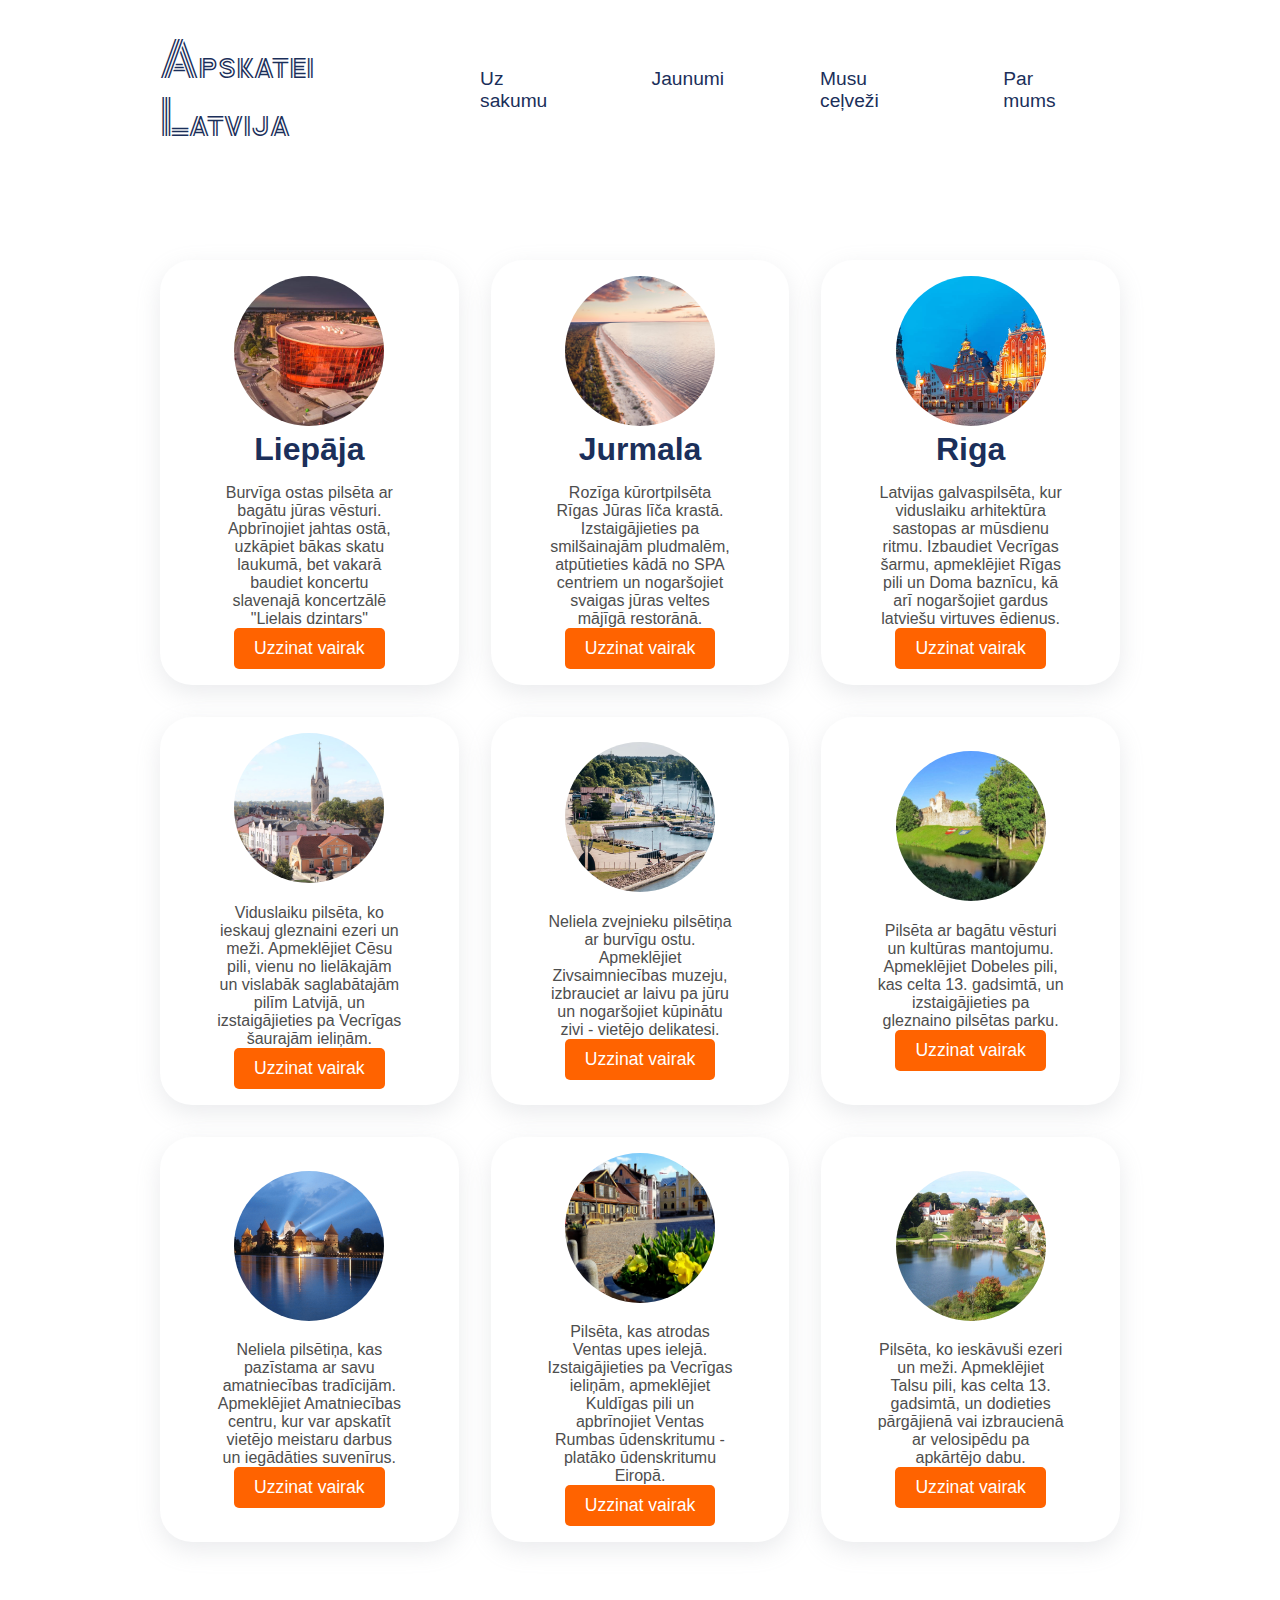
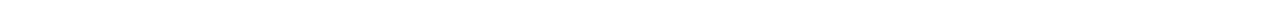
==== eks.html @ 4aa6ef50 "add guides section, add tour section" ====
<!DOCTYPE html>
<html lang="en">
<head>
    <link rel="stylesheet" href="assets/style.css"/>
    <meta charset="UTF-8">
    <meta name="viewport" content="width=device-width, initial-scale=1.0">
    <title>Ekskursijas</title>
</head>
<body>
    <div class="container">
        <nav>
            <div class="nav-container">
                <div class="brand">Apskatei Latvija</div>
                <div class="responsive-toggle">
                    <i class="fas fa-bars"></i>
                </div>
            </div>
            <div class="links">
                <ul>
                    <li><a href="index.html">Uz sakumu</a></li>
                    <li><a href="jaunimi.html">Jaunumi</a></li>
                    <li><a href="guides.html">Musu ceļveži</a></li>
                    <li><a href="Mums.html">Par mums</a></li>
                </ul>
            </div>
        </nav>
        
        <section class="next-eks">
            <div class="content">
                
                <div class="eks-container">
                    
                    <div class="eks">
                        <img src="assets/images/liepaja.jpg" alt="" />
                        <h3 class="title">Liepāja</h3>
                        <p class="subTitle"> Burvīga ostas pilsēta ar bagātu jūras vēsturi. Apbrīnojiet jahtas ostā, uzkāpiet bākas skatu laukumā, bet vakarā baudiet koncertu slavenajā koncertzālē "Lielais dzintars"</p>
                        <button class="orange-button">Uzzinat vairak</button>
                    </div>
                    <div class="eks">
                        <img src="assets/images/jurmala.jpg" alt="" />
                        <h3 class="title">Jurmala</h3>
                        <p class="subTitle"> Rozīga kūrortpilsēta Rīgas Jūras līča krastā. Izstaigājieties pa smilšainajām pludmalēm, atpūtieties kādā no SPA centriem un nogaršojiet svaigas jūras veltes mājīgā restorānā.</p>
                        <button class="orange-button">Uzzinat vairak</button>
                    </div>
                    <div class="eks">
                        <img src="assets/images/riga.jpg" alt="" />
                        <h3 class="title">Riga</h3>
                        <p class="subTitle"> Latvijas galvaspilsēta, kur viduslaiku arhitektūra sastopas ar mūsdienu ritmu. Izbaudiet Vecrīgas šarmu, apmeklējiet Rīgas pili un Doma baznīcu, kā arī nogaršojiet gardus latviešu virtuves ēdienus.</p>
                        <button class="orange-button">Uzzinat vairak</button>
                    </div>
                    <div class="eks">
                        <img src="assets/images/cesis.png" alt="" />
                        <h3 class="title"></h3>
                        <p class="subTitle">Viduslaiku pilsēta, ko ieskauj gleznaini ezeri un meži. Apmeklējiet Cēsu pili, vienu no lielākajām un vislabāk saglabātajām pilīm Latvijā, un izstaigājieties pa Vecrīgas šaurajām ieliņām.</p>
                        <button class="orange-button">Uzzinat vairak</button>
                    </div>
                    <div class="eks">
                        <img src="assets/images/pavilosta.jpg" alt="" />
                        <h3 class="title"> </h3>
                        <p class="subTitle">Neliela zvejnieku pilsētiņa ar burvīgu ostu. Apmeklējiet Zivsaimniecības muzeju, izbrauciet ar laivu pa jūru un nogaršojiet kūpinātu zivi - vietējo delikatesi.</p>
                        <button class="orange-button">Uzzinat vairak</button>
                    </div>
                    <div class="eks">
                        <img src="assets/images/dobele.png" alt="" />
                        <h3 class="title"></h3>
                        <p class="subTitle">Pilsēta ar bagātu vēsturi un kultūras mantojumu. Apmeklējiet Dobeles pili, kas celta 13. gadsimtā, un izstaigājieties pa gleznaino pilsētas parku.</p>
                        <button class="orange-button">Uzzinat vairak</button>
                    </div>
                    <div class="eks">
                      <img src="assets/images/kandava.png" alt="" />
                      <h3 class="title"></h3>
                      <p class="subTitle">Neliela pilsētiņa, kas pazīstama ar savu amatniecības tradīcijām. Apmeklējiet Amatniecības centru, kur var apskatīt vietējo meistaru darbus un iegādāties suvenīrus.</p>
                      <button class="orange-button">Uzzinat vairak</button>
                  </div>
                  <div class="eks">
                      <img src="assets/images/kuldiga.png" alt="" />
                      <h3 class="title"> </h3>
                      <p class="subTitle">Pilsēta, kas atrodas Ventas upes ielejā. Izstaigājieties pa Vecrīgas ieliņām, apmeklējiet Kuldīgas pili un apbrīnojiet Ventas Rumbas ūdenskritumu - platāko ūdenskritumu Eiropā.</p>
                      <button class="orange-button">Uzzinat vairak</button>
                  </div>
                  <div class="eks">
                      <img src="assets/images/talsi.png" alt="" />
                      <h3 class="title"></h3>
                      <p class="subTitle">Pilsēta, ko ieskāvuši ezeri un meži. Apmeklējiet Talsu pili, kas celta 13. gadsimtā, un dodieties pārgājienā vai izbraucienā ar velosipēdu pa apkārtējo dabu.</p>
                      <button class="orange-button">Uzzinat vairak</button>
                  </div>
                </div>
            </div>
        </section>
    </div>
</body>
</html>
---- assets/style.css ----
@import url("https://fonts.googleapis.com/css2?family=Roboto:wght@100;300;400;500;700;900&display=swap");
@import url("https://fonts.googleapis.com/css2?family=Zen+Tokyo+Zoo&display=swap");
html {
  scroll-behavior: smooth;
}

html::-webkit-scrollbar {
  background-color: transparent;
  width: 0.6rem;
}

html::-webkit-scrollbar-thumb {
  background-color: #f07167;
}

body {
  margin: 0;
  padding: 0;
  -webkit-box-sizing: border-box;
          box-sizing: border-box;
  background-image: url("assets/images/Decore.png");
  background-repeat: no-repeat;
  background-position: top 0 right 0;
  font-family: "Poppins", sans-serif;
  color: #1b2f5a;
}

h1,
h2,
h3,
h4,
h5,
h6,
a,
ul,
li,
p,
span,
button {
  margin: 0;
  padding: 0;
  text-decoration: none;
}

button {
  padding: 1.2rem 1.5rem;
  border-radius: 0.5rem;
  color: white;
  border: none;
  background-color: #ff9f1c;
  font-size: 1.1rem;
}

.scrollToTop {
  display: none;
  height: 3.5rem;
  width: 3.5rem;
  border-radius: 4rem;
  background-color: #f07167;
  position: fixed;
  bottom: 2rem;
  right: 2rem;
  z-index: 2;
  cursor: pointer;
}

.scrollToTop i {
  display: -webkit-box;
  display: -ms-flexbox;
  display: flex;
  -webkit-box-pack: center;
      -ms-flex-pack: center;
          justify-content: center;
  -webkit-box-align: center;
      -ms-flex-align: center;
          align-items: center;
  height: 90%;
  font-size: 1.8rem;
  color: white;
}

.container {
  margin: 0 10rem;
}

nav {
  padding: 2rem 0;
  display: -webkit-box;
  display: -ms-flexbox;
  display: flex;
  -webkit-box-pack: justify;
      -ms-flex-pack: justify;
          justify-content: space-between;
  -webkit-box-align: center;
      -ms-flex-align: center;
          align-items: center;
}

nav .nav-container {
  display: -webkit-box;
  display: -ms-flexbox;
  display: flex;
  -webkit-box-pack: justify;
      -ms-flex-pack: justify;
          justify-content: space-between;
}

nav .nav-container .brand {
  color: #1b2f5a;
  font-size: 3rem;
  font-family: "Zen Tokyo Zoo", cursive;
}

nav .nav-container .responsive-toggle {
  display: none;
}

nav .links ul {
  list-style: none;
  display: -webkit-box;
  display: -ms-flexbox;
  display: flex;
}

nav .links ul li {
  margin: 0 3rem;
}

nav .links ul li a {
  color: #1b2f5a;
  font-size: 1.2rem;
}

.starter {
  display: -webkit-box;
  display: -ms-flexbox;
  display: flex;
}

.starter .content {
  margin: 4rem 0 0 0;
}

.starter .content .subTitle {
  color: #f07167;
  font-weight: bold;
  text-transform: uppercase;
  margin-bottom: 1rem;
}

.starter .content .title {
  font-size: 3.3rem;
  text-transform: capitalize;
  margin-bottom: 1rem;
}

.starter .content .title span {
  background-image: url("assets/Decore Text.png");
  background-size: 120%;
  background-repeat: no-repeat;
  background-position: bottom 5px left 0;
}

.starter .content .description {
  font-size: 1.1rem;
  letter-spacing: 0.15rem;
  margin-bottom: 1rem;
}

.starter .content .last {
  display: -webkit-box;
  display: -ms-flexbox;
  display: flex;
  -webkit-box-align: center;
      -ms-flex-align: center;
          align-items: center;
}

.starter .content .last .play {
  margin: 2rem 0 2rem 2rem;
  display: -webkit-box;
  display: -ms-flexbox;
  display: flex;
  -webkit-box-align: center;
      -ms-flex-align: center;
          align-items: center;
}

.starter .content .last .play button {
  border-radius: 100%;
  padding: 1rem;
  display: -webkit-box;
  display: -ms-flexbox;
  display: flex;
  -webkit-box-pack: center;
      -ms-flex-pack: center;
          justify-content: center;
  -webkit-box-align: center;
      -ms-flex-align: center;
          align-items: center;
  margin-right: 1rem;
  background-color: #f94144;
  -webkit-box-shadow: #f941443d 0px 10px 20px, #f9414449 0px 6px 6px;
          box-shadow: #f941443d 0px 10px 20px, #f9414449 0px 6px 6px;
}

.starter .content .last .play button i {
  font-size: 0.8rem;
}

.starter .content .last .play span {
  font-size: 1rem;
}

.starter .image img {
  height: 33rem;
}

.services {
  margin: 5rem 0;
  display: -webkit-box;
  display: -ms-flexbox;
  display: flex;
  -webkit-box-pack: center;
      -ms-flex-pack: center;
          justify-content: center;
  -webkit-box-align: center;
      -ms-flex-align: center;
          align-items: center;
  -webkit-box-orient: vertical;
  -webkit-box-direction: normal;
      -ms-flex-direction: column;
          flex-direction: column;
}

.services .title {
  font-size: 2rem;
}

.services .cards {
  display: -webkit-box;
  display: -ms-flexbox;
  display: flex;
  -webkit-box-pack: justify;
      -ms-flex-pack: justify;
          justify-content: space-between;
  gap: 4rem;
  margin-top: 2rem;
}

.services .cards .card {
  height: 12rem;
  padding: 3rem 1rem;
  display: -webkit-box;
  display: -ms-flexbox;
  display: flex;
  -webkit-box-align: center;
      -ms-flex-align: center;
          align-items: center;
  -webkit-box-orient: vertical;
  -webkit-box-direction: normal;
      -ms-flex-direction: column;
          flex-direction: column;
  -webkit-box-shadow: rgba(0, 0, 0, 0.24) 0px 3px 8px;
          box-shadow: rgba(0, 0, 0, 0.24) 0px 3px 8px;
  border-radius: 1rem;
}

.services .cards .card .icon {
  margin-bottom: 1rem;
}

.services .cards .card .title {
  margin-bottom: 1rem;
  font-size: 1.4rem;
}

.services .cards .card p {
  text-align: center;
}

.destination {
  margin: 5rem 0;
  display: -webkit-box;
  display: -ms-flexbox;
  display: flex;
  -webkit-box-orient: vertical;
  -webkit-box-direction: normal;
      -ms-flex-direction: column;
          flex-direction: column;
  -webkit-box-pack: center;
      -ms-flex-pack: center;
          justify-content: center;
  -webkit-box-align: center;
      -ms-flex-align: center;
          align-items: center;
}

.destination .title {
  font-size: 2rem;
  margin-bottom: 2rem;
}

.destination .cards {
  display: -webkit-box;
  display: -ms-flexbox;
  display: flex;
  gap: 4rem;
}

.destination .cards .image img {
  height: 18rem;
  width: 18rem;
}

.destination .cards .content {
  display: -webkit-box;
  display: -ms-flexbox;
  display: flex;
  -webkit-box-pack: justify;
      -ms-flex-pack: justify;
          justify-content: space-between;
  margin: 0.5rem 0;
}

.destination .cards .time {
  display: -webkit-box;
  display: -ms-flexbox;
  display: flex;
}

.destination .cards .time i {
  margin-right: 1rem;
}

.next-trip {
  margin: 5rem 0;
  display: -webkit-box;
  display: -ms-flexbox;
  display: flex;
  -webkit-box-pack: center;
      -ms-flex-pack: center;
          justify-content: center;
  gap: 10rem;
}

.next-trip .content .title {
  font-size: 2rem;
  margin: 0.3rem 0 1rem 0;
}

.next-trip .content .steps .step {
  display: flex;
  /* justify-content: center; */
  align-items: center;
  margin-bottom: 1rem;
  gap: 1rem;
}

.next-trip .content .steps .step .text .title {
  font-size: 1.2rem;
    
}

.next-trip .content .steps .step .text p {
  width: 70%;
}

.next-trip .content .steps .step .icon {
  display: -webkit-box;
  display: -ms-flexbox;
  display: flex;
  -webkit-box-pack: center;
      -ms-flex-pack: center;
          justify-content: center;
  -webkit-box-align: center;
      -ms-flex-align: center;
          align-items: center;
}

.next-trip .content .steps .step .icon img {
  height: 3rem;
}



.next-trip .trip {
  display: -webkit-box;
  display: -ms-flexbox;
  display: flex;
  -webkit-box-pack: center;
      -ms-flex-pack: center;
          justify-content: center;
  -webkit-box-orient: vertical;
  -webkit-box-direction: normal;
      -ms-flex-direction: column;
          flex-direction: column;
  -webkit-box-shadow: rgba(149, 157, 165, 0.2) 0px 8px 24px;
          box-shadow: rgba(149, 157, 165, 0.2) 0px 8px 24px;
  border-radius: 2rem;
  padding: 1rem;
}

.next-trip .trip .title {
  margin: 0.5rem;
}

.next-trip .trip .subTitle {
  margin: 0 0.5rem;
  color: #4e4e4e;
}

.next-trip .trip .icons {
  margin: 1rem 0;
  display: -webkit-box;
  display: -ms-flexbox;
  display: flex;
}

.next-trip .trip .icons .icon {
  margin: 0 0 0 0.5rem;
  background-color: #e0e0e0;
  height: 2.5rem;
  width: 2.5rem;
  display: -webkit-box;
  display: -ms-flexbox;
  display: flex;
  -webkit-box-pack: center;
      -ms-flex-pack: center;
          justify-content: center;
  -webkit-box-align: center;
      -ms-flex-align: center;
          align-items: center;
  border-radius: 3rem;
}

.next-trip .trip .like {
  display: -webkit-box;
  display: -ms-flexbox;
  display: flex;
  -webkit-box-pack: justify;
      -ms-flex-pack: justify;
          justify-content: space-between;
  margin: 0.5rem 1rem;
  color: #4e4e4e;
}

.testimonials {
  display: -ms-grid;
  display: grid;
  /* -ms-grid-columns: (1fr)[2]; */
      grid-template-columns: repeat(2, 1fr);
  margin: 3rem;
  gap: 10rem;
}

.testimonials .content {
  display: -webkit-box;
  display: -ms-flexbox;
  display: flex;
  -webkit-box-pack: center;
      -ms-flex-pack: center;
          justify-content: center;
  -webkit-box-orient: vertical;
  -webkit-box-direction: normal;
      -ms-flex-direction: column;
          flex-direction: column;
}

.testimonials .content .title {
  font-size: 2rem;
}

.testimonials .content .subTitle {
  font-size: 1.3rem;
  text-transform: uppercase;
}

.testimonials .review {
  -webkit-box-shadow: rgba(149, 157, 165, 0.2) 0px 8px 24px;
          box-shadow: rgba(149, 157, 165, 0.2) 0px 8px 24px;
  height: 9rem;
  width: 20rem;
  border-radius: 2rem;
  padding: 3rem;
}

.testimonials .review p {
  line-height: 1.4rem;
  letter-spacing: 0.1rem;
  margin-bottom: 1rem;
}

.testimonials .review h3 {
  margin-bottom: 0.3rem;
}

.testimonials .review h4 {
  font-weight: 100;
}

.brands {
  display: -webkit-box;
  display: -ms-flexbox;
  display: flex;
  -webkit-box-pack: center;
      -ms-flex-pack: center;
          justify-content: center;
  -webkit-box-align: center;
      -ms-flex-align: center;
          align-items: center;
}

.brands img {
  margin: 0 2rem;
}

.subscribe {
  height: 25rem;
  display: -webkit-box;
  display: -ms-flexbox;
  display: flex;
  -webkit-box-pack: center;
      -ms-flex-pack: center;
          justify-content: center;
  -webkit-box-align: center;
      -ms-flex-align: center;
          align-items: center;
  -webkit-box-orient: vertical;
  -webkit-box-direction: normal;
      -ms-flex-direction: column;
          flex-direction: column;
  background-image: linear-gradient(-225deg, #b6cee86e 0%, #8578f563 100%);
  border-radius: 5rem 1rem 1rem 1rem;
}

.subscribe .title {
  width: 50%;
  text-align: center;
  margin-bottom: 3rem;
  color: #523f75;
}

.subscribe input {
  border: none;
  width: 20rem;
  border-radius: 0.3rem;
  padding: 1.2rem 2rem;
  margin-right: 1rem;
}

.subscribe input:focus {
  outline: none;
}

.subscribe button {
  background-color: #f07167;
  padding: 1.1rem 3rem;
}

footer {
  margin: 5rem 0;
}

 footer .grid {
  display: -ms-grid;
  display: grid;
  /* -ms-grid-columns: (1fr)[5]; */
      grid-template-columns: repeat(5, 1fr);
} 

footer .grid .brand .logo {
  color: #1b2f5a;
  font-size: 3rem;
  font-family: "Zen Tokyo Zoo", cursive;
}

footer .grid .brand .subTitle {
  width: 80%;
}

footer .grid .social {
  display: -webkit-box;
  display: -ms-flexbox;
  display: flex;
  -webkit-box-orient: vertical;
  -webkit-box-direction: normal;
      -ms-flex-direction: column;
          flex-direction: column;
  -webkit-box-align: center;
      -ms-flex-align: center;
          align-items: center;
  -webkit-box-pack: center;
      -ms-flex-pack: center;
          justify-content: center;
}

footer .grid .social .links {
  display: -webkit-box;
  display: -ms-flexbox;
  display: flex;
  -webkit-box-align: center;
      -ms-flex-align: center;
          align-items: center;
  -webkit-box-pack: center;
      -ms-flex-pack: center;
          justify-content: center;
  margin-bottom: 1.4rem;
}

footer .grid .social .links .link {
  height: 3rem;
  width: 3rem;
  margin: 0 1rem;
  border-radius: 100%;
  -webkit-box-shadow: rgba(0, 0, 0, 0.16) 0px 3px 6px, rgba(0, 0, 0, 0.23) 0px 3px 6px;
          box-shadow: rgba(0, 0, 0, 0.16) 0px 3px 6px, rgba(0, 0, 0, 0.23) 0px 3px 6px;
  display: -webkit-box;
  display: -ms-flexbox;
  display: flex;
  -webkit-box-align: center;
      -ms-flex-align: center;
          align-items: center;
  -webkit-box-pack: center;
      -ms-flex-pack: center;
          justify-content: center;
 
  
}

footer .grid .social .links .link i {
  font-size: 1.3rem;
}

footer .grid .social .app {
  display: -webkit-box;
  display: -ms-flexbox;
  display: flex;
  -webkit-box-pack: center;
      -ms-flex-pack: center;
          justify-content: center;
  -webkit-box-align: center;
      -ms-flex-align: center;
          align-items: center;
  -webkit-box-orient: vertical;
  -webkit-box-direction: normal;
      -ms-flex-direction: column;
          flex-direction: column;
}

footer .grid .social .app .title {
  margin-bottom: 0.7rem;
  font-weight: 500;
}

footer .grid .social .app .links {
  display: -webkit-box;
  display: -ms-flexbox;
  display: flex;
  gap: 1rem;
}

footer .grid .title {
  font-size: 1.2rem;
  font-weight: bold;
}

footer .grid ul {
  list-style-type: none;
}

footer .grid ul li {
  margin: 1rem 0;
}

footer span {
  margin-top: 2rem;
  display: -webkit-box;
  display: -ms-flexbox;
  display: flex;
  -webkit-box-pack: center;
      -ms-flex-pack: center;
          justify-content: center;
  -webkit-box-align: center;
      -ms-flex-align: center;
          align-items: center;
  font-size: 0.8rem;
}

@media screen and (min-width: 360px) and (max-width: 480px) {
  .container {
    margin: 0 2rem;
  }
  nav {
    -webkit-box-orient: vertical;
    -webkit-box-direction: normal;
        -ms-flex-direction: column;
            flex-direction: column;
    -webkit-box-align: start;
        -ms-flex-align: start;
            align-items: flex-start;
  }
  nav .nav-container {
    width: 100%;
    -webkit-box-pack: justify;
        -ms-flex-pack: justify;
            justify-content: space-between;
    -webkit-box-align: center;
        -ms-flex-align: center;
            align-items: center;
  }
  nav .nav-container .responsive-toggle {
    display: block;
  }
  nav .nav-toggle {
    height: 4rem !important;
  }
  nav .nav-toggle ul {
    margin-top: 1rem;
    display: -webkit-box !important;
    display: -ms-flexbox !important;
    display: flex !important;
  }
  nav .links {
    height: 0;
    -webkit-transition: 0.4s ease-in-out;
    transition: 0.4s ease-in-out;
  }
  nav .links ul {
    display: none;
    -webkit-box-orient: vertical;
    -webkit-box-direction: normal;
        -ms-flex-direction: column;
            flex-direction: column;
  }
  .starter {
    -webkit-box-orient: vertical;
    -webkit-box-direction: normal;
        -ms-flex-direction: column;
            flex-direction: column;
  }
  .starter .image img {
    height: 15rem;
    margin-top: 4rem;
  }
  .services .cards {
    -webkit-box-orient: vertical;
    -webkit-box-direction: normal;
        -ms-flex-direction: column;
            flex-direction: column;
  }
  .destination .cards {
    -webkit-box-orient: vertical;
    -webkit-box-direction: normal;
        -ms-flex-direction: column;
            flex-direction: column;
  }
  .next-trip {
    -webkit-box-orient: vertical;
    -webkit-box-direction: normal;
        -ms-flex-direction: column;
            flex-direction: column;
    gap: 2rem;
  }
  .testimonials {
    -ms-grid-columns: 1fr;
        grid-template-columns: 1fr;
    gap: 2rem;
    margin: 1.5rem;
  }
  .testimonials .review {
    width: 10rem;
    height: -webkit-min-content;
    height: -moz-min-content;
    height: min-content;
  }
  .brands {
    -webkit-box-orient: vertical;
    -webkit-box-direction: normal;
        -ms-flex-direction: column;
            flex-direction: column;
    margin: 2rem 0;
  }
  .brands img {
    margin: 1.2rem 0;
  }
  .subscribe .title {
    font-size: 1rem;
    width: 80%;
  }
  .subscribe .contact {
    display: -webkit-box;
    display: -ms-flexbox;
    display: flex;
    -webkit-box-pack: center;
        -ms-flex-pack: center;
            justify-content: center;
    -webkit-box-align: center;
        -ms-flex-align: center;
            align-items: center;
    -webkit-box-orient: vertical;
    -webkit-box-direction: normal;
        -ms-flex-direction: column;
            flex-direction: column;
  }
  .subscribe .contact input {
    width: 12rem;
    margin: 0;
    margin-bottom: 1rem;
  }
  footer .grid {
    -ms-grid-columns: 1fr;
        grid-template-columns: 1fr;
    gap: 2rem;
  }
  footer span {
    font-size: 1rem;
  }
}

@media screen and (min-width: 481px) and (max-width: 768px) {
  .container {
    margin: 0 4rem;
  }
  nav {
    -webkit-box-orient: vertical;
    -webkit-box-direction: normal;
        -ms-flex-direction: column;
            flex-direction: column;
    -webkit-box-align: start;
        -ms-flex-align: start;
            align-items: flex-start;
  }
  nav .nav-container {
    width: 100%;
    -webkit-box-pack: justify;
        -ms-flex-pack: justify;
            justify-content: space-between;
    -webkit-box-align: center;
        -ms-flex-align: center;
            align-items: center;
  }
  nav .nav-container .responsive-toggle {
    display: block;
  }
  nav .nav-toggle {
    height: 8rem !important;
  }
  nav .nav-toggle ul {
    display: -webkit-box !important;
    display: -ms-flexbox !important;
    display: flex !important;
  }
  nav .links {
    height: 0;
    -webkit-transition: 0.4s ease-in-out;
    transition: 0.4s ease-in-out;
  }
  nav .links ul {
    -webkit-box-orient: vertical;
    -webkit-box-direction: normal;
        -ms-flex-direction: column;
            flex-direction: column;
    display: none;
  }
  nav .links ul li {
    margin: 0.5rem 0;
  }
  .starter {
    -webkit-box-orient: vertical;
    -webkit-box-direction: normal;
        -ms-flex-direction: column;
            flex-direction: column;
  }
  .starter .image img {
    height: 40rem;
    margin-top: 4rem;
  }
  .services .cards {
    -webkit-box-orient: vertical;
    -webkit-box-direction: normal;
        -ms-flex-direction: column;
            flex-direction: column;
  }
  .destination .cards {
    -webkit-box-orient: vertical;
    -webkit-box-direction: normal;
        -ms-flex-direction: column;
            flex-direction: column;
  }
  .next-trip {
    -webkit-box-orient: vertical;
    -webkit-box-direction: normal;
        -ms-flex-direction: column;
            flex-direction: column;
    gap: 2rem;
  }
  .testimonials {
    gap: 2rem;
    margin: 1.5rem;
  }
  .testimonials .review {
    width: 10rem;
    height: -webkit-min-content;
    height: -moz-min-content;
    height: min-content;
  }
  .brands {
    -webkit-box-orient: vertical;
    -webkit-box-direction: normal;
        -ms-flex-direction: column;
            flex-direction: column;
    margin: 2rem 0;
  }
  .brands img {
    margin: 1.2rem 0;
  }
  .subscribe .title {
    font-size: 2rem;
    width: 80%;
  }
  .subscribe .contact {
    display: -webkit-box;
    display: -ms-flexbox;
    display: flex;
    -webkit-box-pack: center;
        -ms-flex-pack: center;
            justify-content: center;
    -webkit-box-align: center;
        -ms-flex-align: center;
            align-items: center;
    -webkit-box-orient: vertical;
    -webkit-box-direction: normal;
        -ms-flex-direction: column;
            flex-direction: column;
  }
  .subscribe .contact input {
    width: 12rem;
    margin: 0;
    margin-bottom: 1rem;
  }
  footer {
    font-size: 1.3rem;
  }
  footer .grid {
    -ms-grid-columns: 1fr 1fr;
        grid-template-columns: 1fr 1fr;
    gap: 4rem;
  }
  footer span {
    font-size: 2rem;
  }
}

@media screen and (min-width: 769px) and (max-width: 1024px) {
  .container {
    margin: 0 6rem;
  }
}





/* guides */

.next-guides {
  margin: 5rem 0;
  display: flex;
  justify-content: center;
}

.next-guides .content .title {
  font-size: 2rem;
  margin: 0.3rem 0 1rem 0;
}

.next-guides .content .steps .step {
  display: flex;
  align-items: center;
  margin-bottom: 1rem;
  gap: 1rem;
}

.next-guides .content .steps .step .text .title {
  font-size: 1.2rem;
}

.next-guides .content .steps .step .text p {
  width: 70%;
}

.next-guides .content .steps .step .icon {
  display: flex;
  justify-content: center;
  align-items: center;
}

.next-guides .guides-container {
  display: grid;
  grid-template-columns: repeat(3, 1fr); 
  gap: 2rem;
}

.next-guides .guides {
  display: flex;
  flex-direction: column;
  justify-content: center;
  box-shadow: rgba(149, 157, 165, 0.2) 0px 8px 24px;
  border-radius: 2rem;
  padding: 1rem;
  align-items: center; 
}

.next-guides .guides .title {
  margin: 0.5rem;
}

.next-guides .guides .subTitle {
  margin: 0 0.5rem;
  color: #4e4e4e;
  text-align: center; 
  width: 70%;
}

.next-guides .guides .icons {
  margin: 1rem 0;
  display: flex;
}

.next-guides .guides .icons .icon {
  margin: 0 0 0 0.5rem;
  background-color: #e0e0e0;
  display: flex;
  justify-content: center;
  align-items: center;
  border-radius: 3rem;
}

.next-guides .guides img {
  width: 150px; 
  height: 150px; 
  object-fit: cover; 
  border-radius: 50%; 
}


/* eks sadala */

.next-eks {
  margin: 5rem 0;
  display: flex;
  justify-content: center;
}

.next-eks .content .title {
  font-size: 2rem;
  margin: 0.3rem 0 1rem 0;
}

.next-eks .content .steps .step {
  display: flex;
  align-items: center;
  margin-bottom: 1rem;
  gap: 1rem;
}

.next-eks.content .steps .step .text .title {
  font-size: 1.2rem;
}

.next-eks .content .steps .step .text p {
  width: 70%;
}

.next-eks .content .steps .step .icon {
  display: flex;
  justify-content: center;
  align-items: center;
}

.next-eks .eks-container {
  display: grid;
  grid-template-columns: repeat(3, 1fr); 
  gap: 2rem;
}

.next-eks .eks {
  display: flex;
  flex-direction: column;
  justify-content: center;
  box-shadow: rgba(149, 157, 165, 0.2) 0px 8px 24px;
  border-radius: 2rem;
  padding: 1rem;
  align-items: center; 
}

.next-eks .eks.title {
  margin: 0.5rem;
}

.next-eks .eks .subTitle {
  margin: 0 0.5rem;
  color: #4e4e4e;
  text-align: center; 
  width: 70%;
}

.next-eks .eks.icons {
  margin: 1rem 0;
  display: flex;
}

.next-eks .eks .icons .icon {
  margin: 0 0 0 0.5rem;
  background-color: #e0e0e0;
  display: flex;
  justify-content: center;
  align-items: center;
  border-radius: 3rem;
}

.next-eks .eks img {
  width: 150px; 
  height: 150px; 
  object-fit: cover; 
  border-radius: 50%; 
}


.orange-button {
  background-color: #ff6300; 
  color: white; 
  padding: 10px 20px;
  border: none; 
  border-radius: 5px; 
  cursor: pointer;
  transition: background-color 0.3s; 
  
}

.orange-button:hover {
  background-color: #f05000; 
}


.about {
  background: #ffffff;
  padding: 30px 20px;
  margin-top: 20px;
  border-radius: 8px;
}
.about h2 {
  margin-top: 0;
}
.about p {
  line-height: 1.6;
}
.contacts {
  background: #ff6300;
  color: #ffffff;
  padding: 20px;
  margin-top: 20px;
  border-radius: 8px;
  border-radius: 20px;
}
.contacts h3 {
  margin-top: 0;
}
.contacts ul {
  list-style: none;
  padding: 0;
}
.contacts ul li {
  margin-bottom: 10px;
}
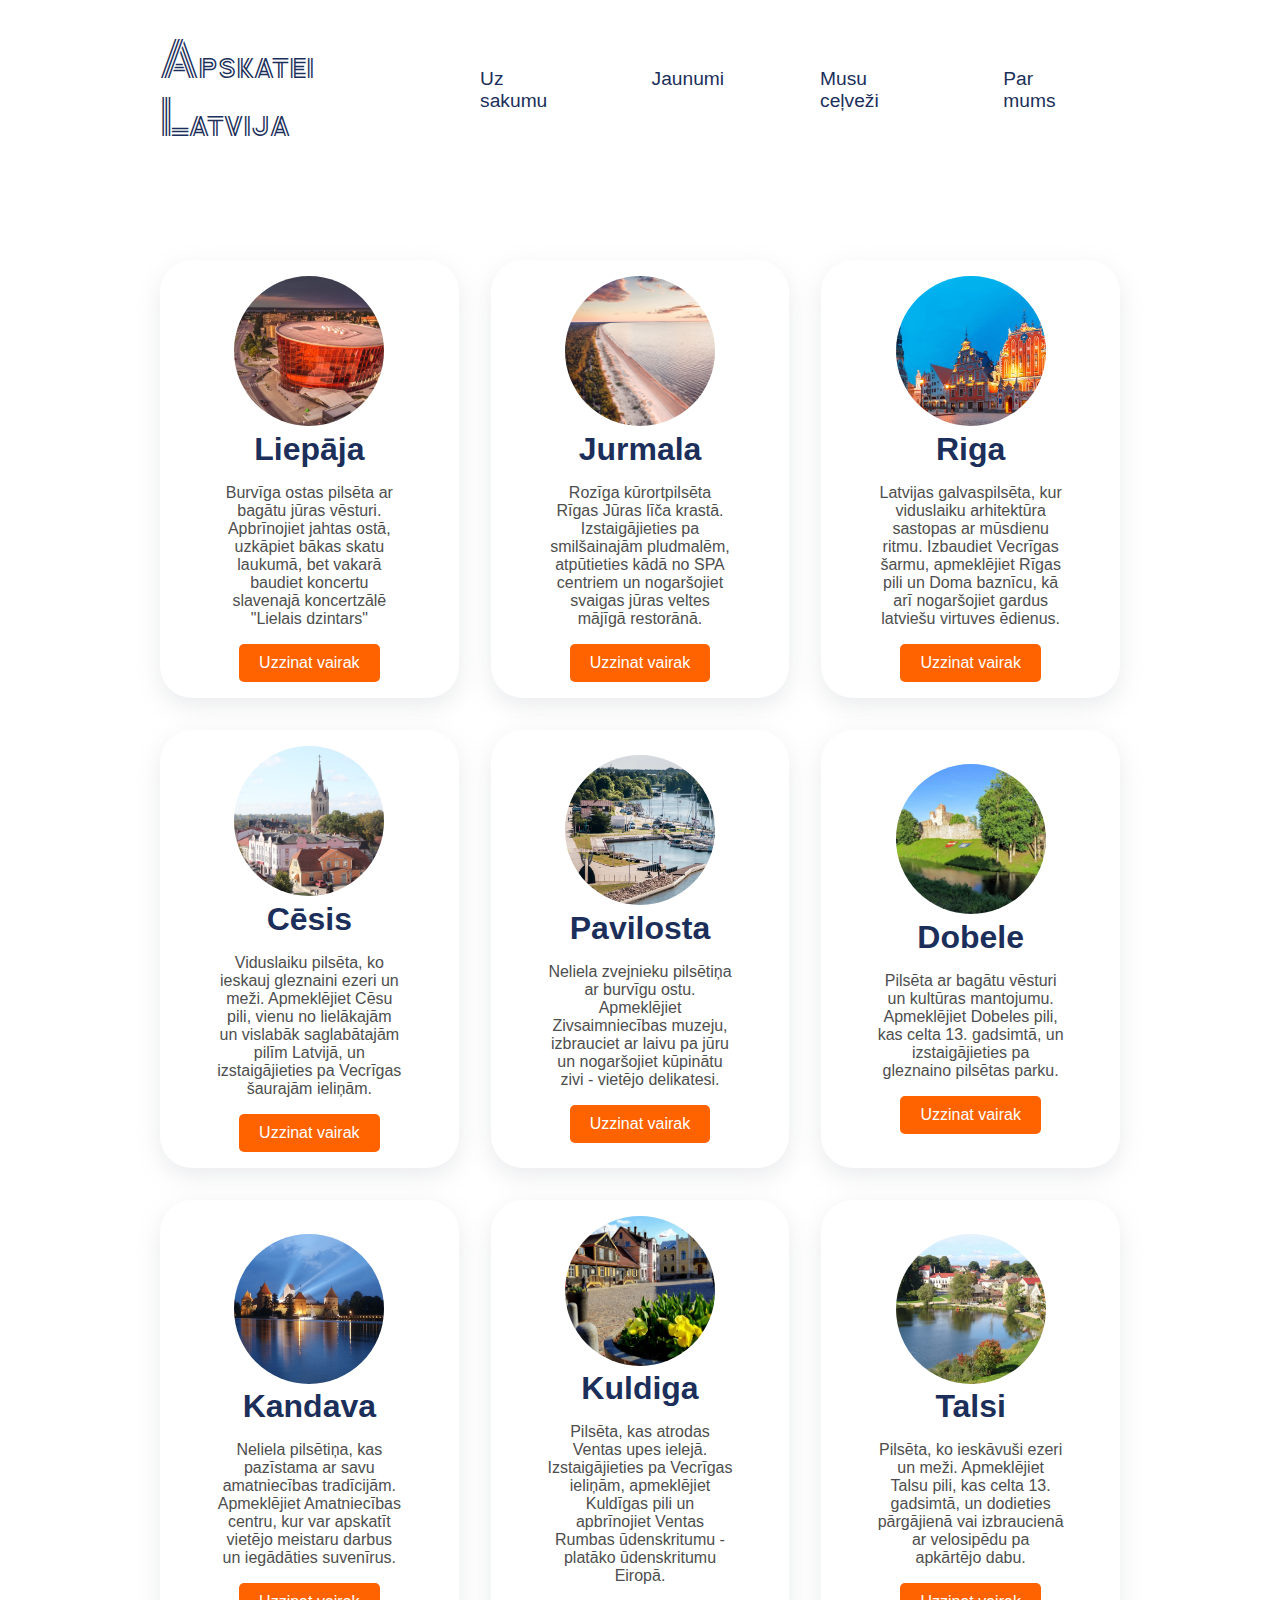
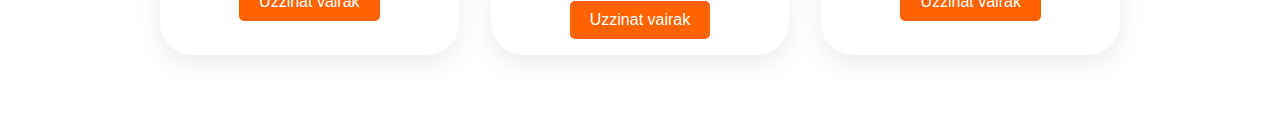
==== commit 7d235288: "visual changes" ====
--- a/eks.html
+++ b/eks.html
@@ -34,55 +34,55 @@
                         <img src="assets/images/liepaja.jpg" alt="" />
                         <h3 class="title">Liepāja</h3>
                         <p class="subTitle"> Burvīga ostas pilsēta ar bagātu jūras vēsturi. Apbrīnojiet jahtas ostā, uzkāpiet bākas skatu laukumā, bet vakarā baudiet koncertu slavenajā koncertzālē "Lielais dzintars"</p>
-                        <button class="orange-button">Uzzinat vairak</button>
+                        <a href="pilsetas/LiepajaInfo.html" class="orange-button">Uzzinat vairak</a>
                     </div>
                     <div class="eks">
                         <img src="assets/images/jurmala.jpg" alt="" />
                         <h3 class="title">Jurmala</h3>
                         <p class="subTitle"> Rozīga kūrortpilsēta Rīgas Jūras līča krastā. Izstaigājieties pa smilšainajām pludmalēm, atpūtieties kādā no SPA centriem un nogaršojiet svaigas jūras veltes mājīgā restorānā.</p>
-                        <button class="orange-button">Uzzinat vairak</button>
+                        <a href="pilsetas/JurmalaInfo.html" class="orange-button">Uzzinat vairak</a>
                     </div>
                     <div class="eks">
                         <img src="assets/images/riga.jpg" alt="" />
                         <h3 class="title">Riga</h3>
-                        <p class="subTitle"> Latvijas galvaspilsēta, kur viduslaiku arhitektūra sastopas ar mūsdienu ritmu. Izbaudiet Vecrīgas šarmu, apmeklējiet Rīgas pili un Doma baznīcu, kā arī nogaršojiet gardus latviešu virtuves ēdienus.</p>
-                        <button class="orange-button">Uzzinat vairak</button>
+                        <p class="subTitle">Latvijas galvaspilsēta, kur viduslaiku arhitektūra sastopas ar mūsdienu ritmu. Izbaudiet Vecrīgas šarmu, apmeklējiet Rīgas pili un Doma baznīcu, kā arī nogaršojiet gardus latviešu virtuves ēdienus.</p>
+                        <a href="pilsetas/RigaInfo.html" class="orange-button">Uzzinat vairak</a>
                     </div>
                     <div class="eks">
                         <img src="assets/images/cesis.png" alt="" />
-                        <h3 class="title"></h3>
+                        <h3 class="title">Cēsis</h3>
                         <p class="subTitle">Viduslaiku pilsēta, ko ieskauj gleznaini ezeri un meži. Apmeklējiet Cēsu pili, vienu no lielākajām un vislabāk saglabātajām pilīm Latvijā, un izstaigājieties pa Vecrīgas šaurajām ieliņām.</p>
-                        <button class="orange-button">Uzzinat vairak</button>
+                        <a href="pilsetas/Cesisinfo.html" class="orange-button">Uzzinat vairak</a>
                     </div>
                     <div class="eks">
                         <img src="assets/images/pavilosta.jpg" alt="" />
-                        <h3 class="title"> </h3>
+                        <h3 class="title">Pavilosta</h3>
                         <p class="subTitle">Neliela zvejnieku pilsētiņa ar burvīgu ostu. Apmeklējiet Zivsaimniecības muzeju, izbrauciet ar laivu pa jūru un nogaršojiet kūpinātu zivi - vietējo delikatesi.</p>
-                        <button class="orange-button">Uzzinat vairak</button>
+                        <a href="pilsetas/Pavilostainfo.html" class="orange-button">Uzzinat vairak</a>
                     </div>
                     <div class="eks">
                         <img src="assets/images/dobele.png" alt="" />
-                        <h3 class="title"></h3>
+                        <h3 class="title">Dobele</h3>
                         <p class="subTitle">Pilsēta ar bagātu vēsturi un kultūras mantojumu. Apmeklējiet Dobeles pili, kas celta 13. gadsimtā, un izstaigājieties pa gleznaino pilsētas parku.</p>
-                        <button class="orange-button">Uzzinat vairak</button>
+                        <a href="pilsetas/Dobeleinfo.html" class="orange-button">Uzzinat vairak</a>
                     </div>
                     <div class="eks">
                       <img src="assets/images/kandava.png" alt="" />
-                      <h3 class="title"></h3>
+                      <h3 class="title">Kandava</h3>
                       <p class="subTitle">Neliela pilsētiņa, kas pazīstama ar savu amatniecības tradīcijām. Apmeklējiet Amatniecības centru, kur var apskatīt vietējo meistaru darbus un iegādāties suvenīrus.</p>
-                      <button class="orange-button">Uzzinat vairak</button>
+                      <a href="pilsetas/Kandava.html" class="orange-button">Uzzinat vairak</a>
                   </div>
                   <div class="eks">
                       <img src="assets/images/kuldiga.png" alt="" />
-                      <h3 class="title"> </h3>
+                      <h3 class="title">Kuldiga</h3>
                       <p class="subTitle">Pilsēta, kas atrodas Ventas upes ielejā. Izstaigājieties pa Vecrīgas ieliņām, apmeklējiet Kuldīgas pili un apbrīnojiet Ventas Rumbas ūdenskritumu - platāko ūdenskritumu Eiropā.</p>
-                      <button class="orange-button">Uzzinat vairak</button>
+                      <a href="pilsetas/Kuldigainfo.html" class="orange-button">Uzzinat vairak</a>
                   </div>
                   <div class="eks">
                       <img src="assets/images/talsi.png" alt="" />
-                      <h3 class="title"></h3>
+                      <h3 class="title">Talsi</h3>
                       <p class="subTitle">Pilsēta, ko ieskāvuši ezeri un meži. Apmeklējiet Talsu pili, kas celta 13. gadsimtā, un dodieties pārgājienā vai izbraucienā ar velosipēdu pa apkārtējo dabu.</p>
-                      <button class="orange-button">Uzzinat vairak</button>
+                      <a href="pilsetas/Talsiinfo.html" class="orange-button">Uzzinat vairak</a>
                   </div>
                 </div>
             </div>
--- a/assets/style.css
+++ b/assets/style.css
@@ -1136,19 +1136,24 @@
   border-radius: 5px; 
   cursor: pointer;
   transition: background-color 0.3s; 
-  
+  margin-top: 1rem;
+  display: flex;
+  justify-content: center;
+  align-items: center;
 }
 
 .orange-button:hover {
   background-color: #f05000; 
 }
 
+/* parmums */
 
 .about {
   background: #ffffff;
   padding: 30px 20px;
   margin-top: 20px;
   border-radius: 8px;
+  color: #ff6300;;
 }
 .about h2 {
   margin-top: 0;
@@ -1173,4 +1178,57 @@
 }
 .contacts ul li {
   margin-bottom: 10px;
+}
+
+.profile-container {
+  display: flex;
+  background-color: white;
+  border: 1px solid #ddd;
+  border-radius: 8px;
+  overflow: hidden;
+  box-shadow: 0 2px 5px rgba(0,0,0,0.1);
+  max-width: 600px;
+  width: 100%;
+}
+
+.photo img {
+  width: 150px;
+  height: 150px;
+  object-fit: cover;
+  border-right: 1px solid #ddd;
+}
+
+.details {
+  padding: 20px;
+  display: flex;
+  flex-direction: column;
+  justify-content: space-between;
+}
+
+.name {
+  margin: 0;
+  font-size: 24px;
+  color: #333;
+}
+
+.info {
+  margin: 15px 0;
+  font-size: 16px;
+  color: #666;
+  flex-grow: 1;
+}
+
+.small-button {
+  align-self: flex-start;
+  padding: 8px 16px;
+  background-color: #007BFF;
+  color: white;
+  text-decoration: none;
+  border-radius: 4px;
+  font-size: 14px;
+  transition: background-color 0.3s ease;
+}
+
+.small-button:hover {
+  background-color: #0056b3;
 }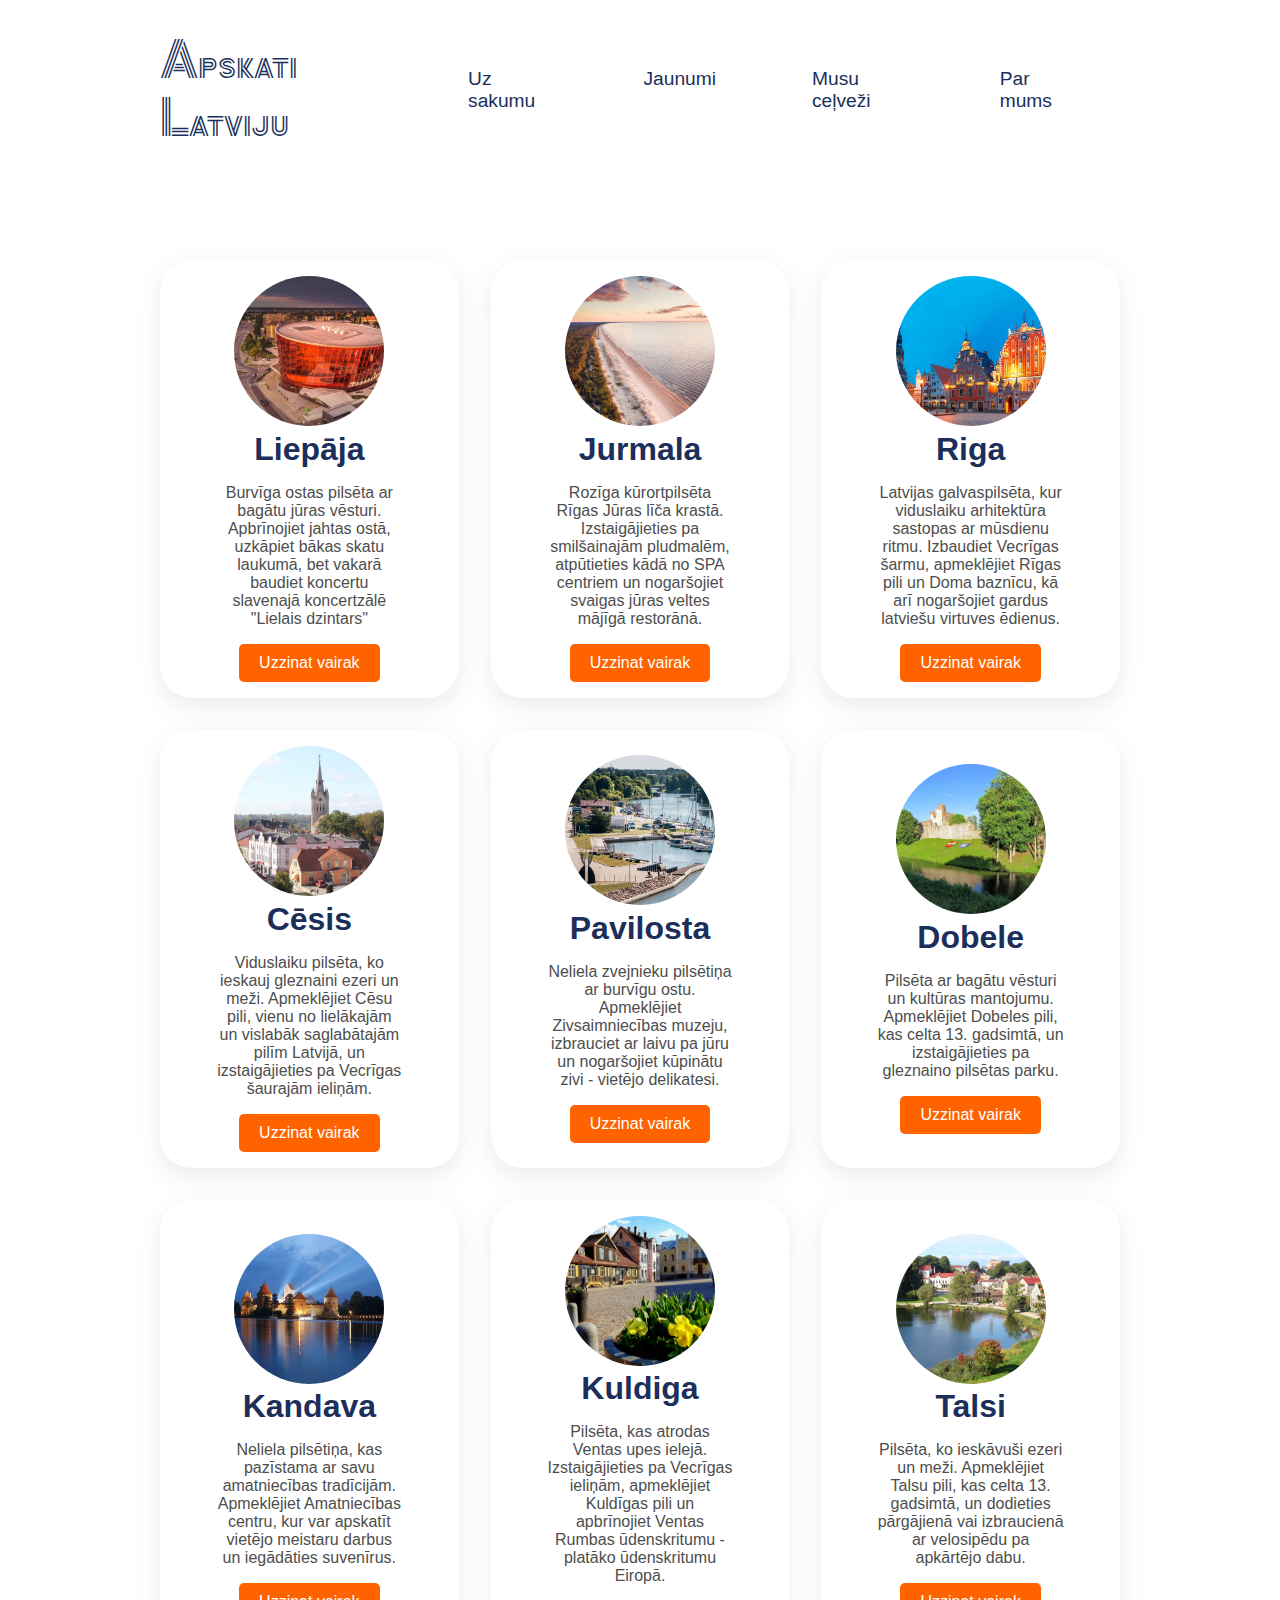
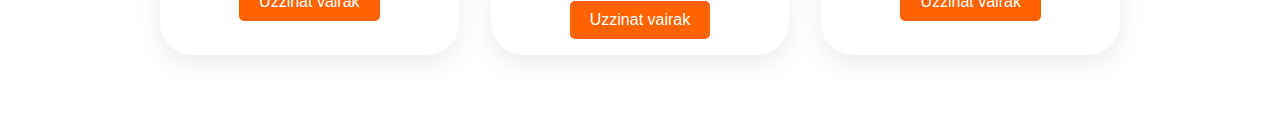
==== commit af7ad82e: "visual changes" ====
--- a/eks.html
+++ b/eks.html
@@ -10,7 +10,7 @@
     <div class="container">
         <nav>
             <div class="nav-container">
-                <div class="brand">Apskatei Latvija</div>
+                <div class="brand">Apskati Latviju</div>
                 <div class="responsive-toggle">
                     <i class="fas fa-bars"></i>
                 </div>
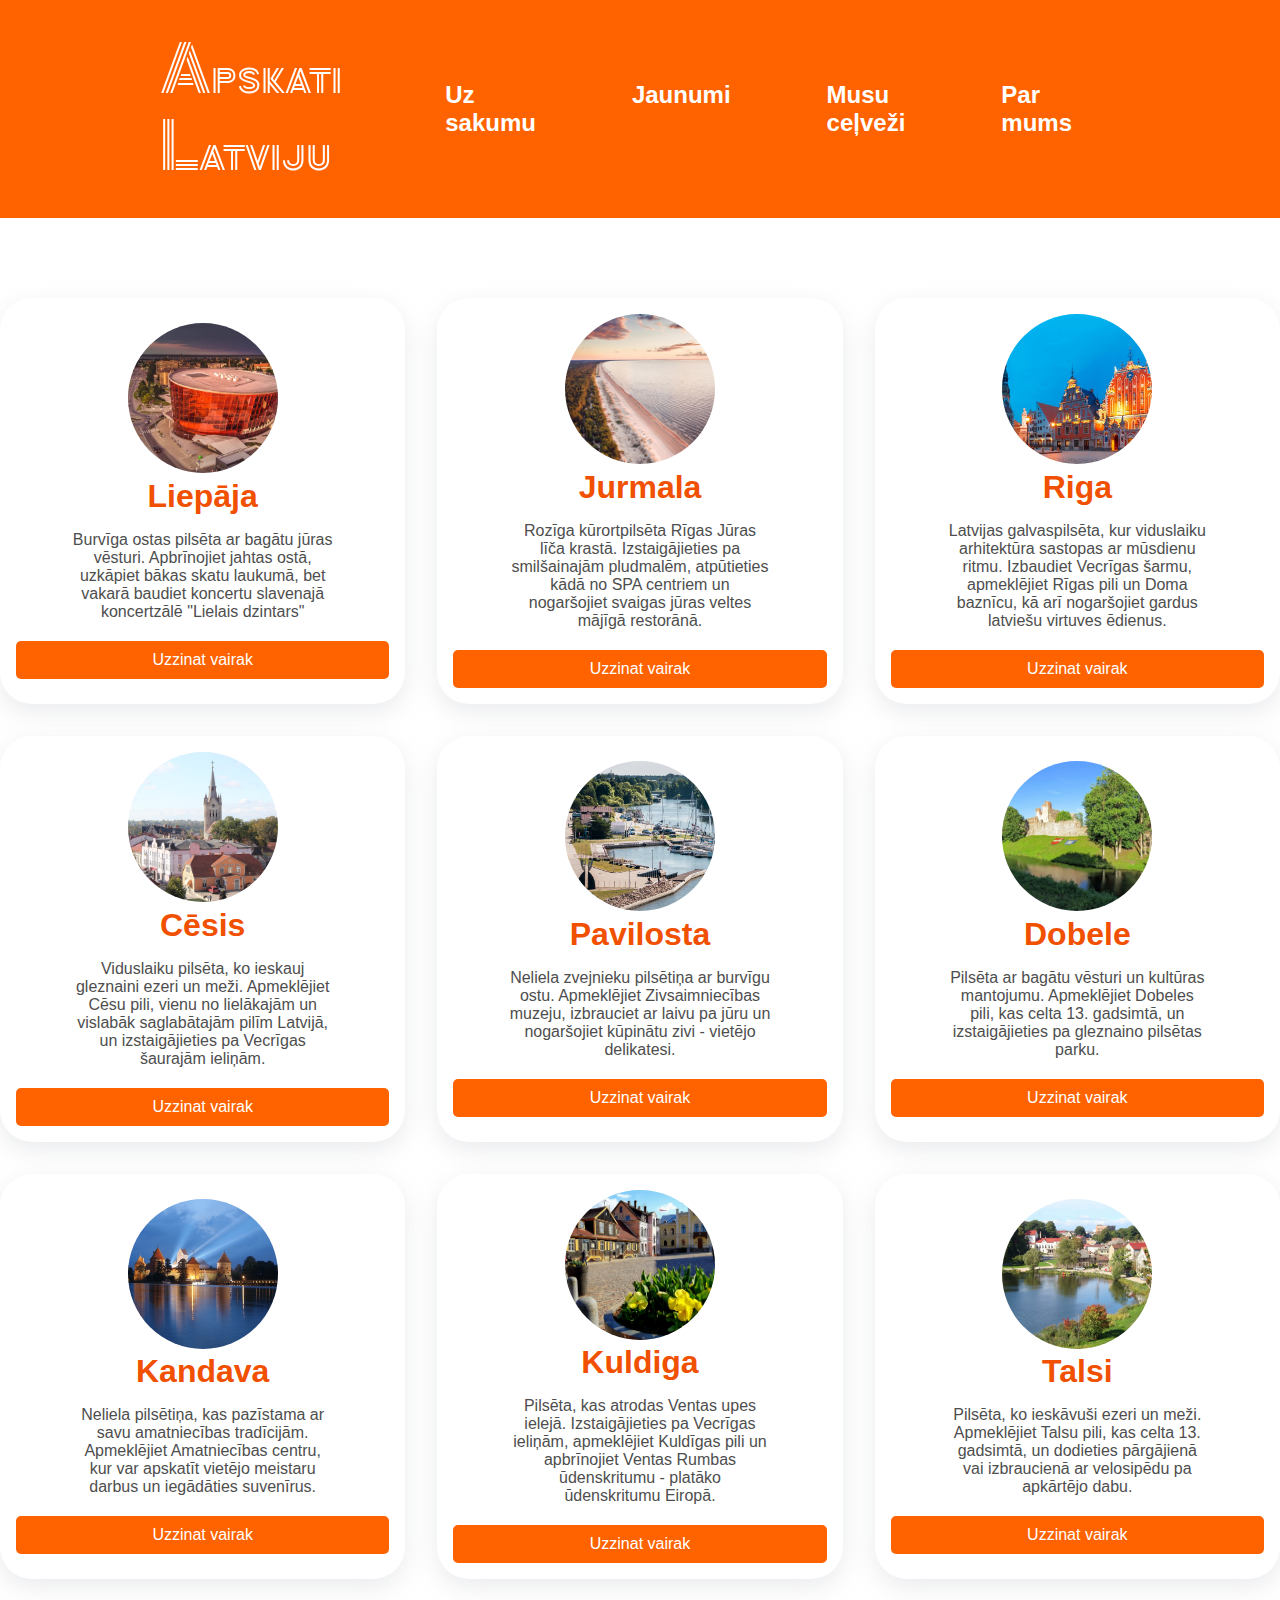
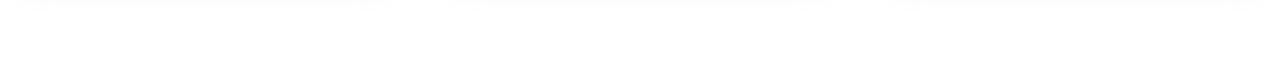
==== commit 36ba1eff: "work with admin panel" ====
--- a/eks.html
+++ b/eks.html
@@ -5,8 +5,10 @@
     <meta charset="UTF-8">
     <meta name="viewport" content="width=device-width, initial-scale=1.0">
     <title>Ekskursijas</title>
+    <link rel="shortcut icon" href="assets/images/fav.png" type="image/x-icon">
 </head>
 <body>
+    <header >
     <div class="container">
         <nav>
             <div class="nav-container">
@@ -18,71 +20,73 @@
             <div class="links">
                 <ul>
                     <li><a href="index.html">Uz sakumu</a></li>
-                    <li><a href="jaunimi.html">Jaunumi</a></li>
+                    <li><a href="jaunumi.php">Jaunumi</a></li>
                     <li><a href="guides.html">Musu ceļveži</a></li>
                     <li><a href="Mums.html">Par mums</a></li>
                 </ul>
             </div>
         </nav>
+    </header>
+        <section class="next-eks">
         
-        <section class="next-eks">
             <div class="content">
                 
                 <div class="eks-container">
+                
+                    <div class="eks">
                     
-                    <div class="eks">
                         <img src="assets/images/liepaja.jpg" alt="" />
                         <h3 class="title">Liepāja</h3>
-                        <p class="subTitle"> Burvīga ostas pilsēta ar bagātu jūras vēsturi. Apbrīnojiet jahtas ostā, uzkāpiet bākas skatu laukumā, bet vakarā baudiet koncertu slavenajā koncertzālē "Lielais dzintars"</p>
-                        <a href="pilsetas/LiepajaInfo.html" class="orange-button">Uzzinat vairak</a>
+                        <p class="subTitle">Burvīga ostas pilsēta ar bagātu jūras vēsturi. Apbrīnojiet jahtas ostā, uzkāpiet bākas skatu laukumā, bet vakarā baudiet koncertu slavenajā koncertzālē "Lielais dzintars"</p>
+                        <a href="topviet.php" class="orange-button">Uzzinat vairak</a>
                     </div>
                     <div class="eks">
                         <img src="assets/images/jurmala.jpg" alt="" />
                         <h3 class="title">Jurmala</h3>
                         <p class="subTitle"> Rozīga kūrortpilsēta Rīgas Jūras līča krastā. Izstaigājieties pa smilšainajām pludmalēm, atpūtieties kādā no SPA centriem un nogaršojiet svaigas jūras veltes mājīgā restorānā.</p>
-                        <a href="pilsetas/JurmalaInfo.html" class="orange-button">Uzzinat vairak</a>
+                        <a href="topviet.php" class="orange-button">Uzzinat vairak</a>
                     </div>
                     <div class="eks">
                         <img src="assets/images/riga.jpg" alt="" />
                         <h3 class="title">Riga</h3>
                         <p class="subTitle">Latvijas galvaspilsēta, kur viduslaiku arhitektūra sastopas ar mūsdienu ritmu. Izbaudiet Vecrīgas šarmu, apmeklējiet Rīgas pili un Doma baznīcu, kā arī nogaršojiet gardus latviešu virtuves ēdienus.</p>
-                        <a href="pilsetas/RigaInfo.html" class="orange-button">Uzzinat vairak</a>
+                        <a href="topviet.php" class="orange-button">Uzzinat vairak</a>
                     </div>
                     <div class="eks">
                         <img src="assets/images/cesis.png" alt="" />
                         <h3 class="title">Cēsis</h3>
                         <p class="subTitle">Viduslaiku pilsēta, ko ieskauj gleznaini ezeri un meži. Apmeklējiet Cēsu pili, vienu no lielākajām un vislabāk saglabātajām pilīm Latvijā, un izstaigājieties pa Vecrīgas šaurajām ieliņām.</p>
-                        <a href="pilsetas/Cesisinfo.html" class="orange-button">Uzzinat vairak</a>
+                        <a href="topviet.php" class="orange-button">Uzzinat vairak</a>
                     </div>
                     <div class="eks">
                         <img src="assets/images/pavilosta.jpg" alt="" />
                         <h3 class="title">Pavilosta</h3>
                         <p class="subTitle">Neliela zvejnieku pilsētiņa ar burvīgu ostu. Apmeklējiet Zivsaimniecības muzeju, izbrauciet ar laivu pa jūru un nogaršojiet kūpinātu zivi - vietējo delikatesi.</p>
-                        <a href="pilsetas/Pavilostainfo.html" class="orange-button">Uzzinat vairak</a>
+                        <a href="topviet.php" class="orange-button">Uzzinat vairak</a>
                     </div>
                     <div class="eks">
                         <img src="assets/images/dobele.png" alt="" />
                         <h3 class="title">Dobele</h3>
                         <p class="subTitle">Pilsēta ar bagātu vēsturi un kultūras mantojumu. Apmeklējiet Dobeles pili, kas celta 13. gadsimtā, un izstaigājieties pa gleznaino pilsētas parku.</p>
-                        <a href="pilsetas/Dobeleinfo.html" class="orange-button">Uzzinat vairak</a>
+                        <a href="topviet.php" class="orange-button">Uzzinat vairak</a>
                     </div>
                     <div class="eks">
                       <img src="assets/images/kandava.png" alt="" />
                       <h3 class="title">Kandava</h3>
                       <p class="subTitle">Neliela pilsētiņa, kas pazīstama ar savu amatniecības tradīcijām. Apmeklējiet Amatniecības centru, kur var apskatīt vietējo meistaru darbus un iegādāties suvenīrus.</p>
-                      <a href="pilsetas/Kandava.html" class="orange-button">Uzzinat vairak</a>
+                      <a href="topviet.php" class="orange-button">Uzzinat vairak</a>
                   </div>
                   <div class="eks">
                       <img src="assets/images/kuldiga.png" alt="" />
                       <h3 class="title">Kuldiga</h3>
                       <p class="subTitle">Pilsēta, kas atrodas Ventas upes ielejā. Izstaigājieties pa Vecrīgas ieliņām, apmeklējiet Kuldīgas pili un apbrīnojiet Ventas Rumbas ūdenskritumu - platāko ūdenskritumu Eiropā.</p>
-                      <a href="pilsetas/Kuldigainfo.html" class="orange-button">Uzzinat vairak</a>
+                      <a href="topviet.php" class="orange-button">Uzzinat vairak</a>
                   </div>
                   <div class="eks">
                       <img src="assets/images/talsi.png" alt="" />
                       <h3 class="title">Talsi</h3>
                       <p class="subTitle">Pilsēta, ko ieskāvuši ezeri un meži. Apmeklējiet Talsu pili, kas celta 13. gadsimtā, un dodieties pārgājienā vai izbraucienā ar velosipēdu pa apkārtējo dabu.</p>
-                      <a href="pilsetas/Talsiinfo.html" class="orange-button">Uzzinat vairak</a>
+                      <a href="topviet.php" class="orange-button">Uzzinat vairak</a>
                   </div>
                 </div>
             </div>
--- a/assets/style.css
+++ b/assets/style.css
@@ -25,11 +25,22 @@
   color: #1b2f5a;
 }
 
-h1,
-h2,
-h3,
-h4,
-h5,
+header{
+  background: #ff6300;
+}
+nav.logout a{
+  color: white;
+  font-size: 1.5rem;
+  font-weight: bold;
+}
+
+
+nav.logout{
+padding-left: 3rem;
+
+}
+
+
 h6,
 a,
 ul,
@@ -40,6 +51,18 @@
   margin: 0;
   padding: 0;
   text-decoration: none;
+
+}
+
+h1,
+h2,
+h3,
+h5{
+  margin: 0;
+  padding: 0;
+  text-decoration: none;
+  color: #f05000;
+
 }
 
 button {
@@ -49,6 +72,9 @@
   border: none;
   background-color: #ff9f1c;
   font-size: 1.1rem;
+}
+button:hover{
+  color:#ff6300;
 }
 
 .scrollToTop {
@@ -81,6 +107,7 @@
 
 .container {
   margin: 0 10rem;
+  
 }
 
 nav {
@@ -106,8 +133,8 @@
 }
 
 nav .nav-container .brand {
-  color: #1b2f5a;
-  font-size: 3rem;
+  color: white;
+  font-size: 4rem;
   font-family: "Zen Tokyo Zoo", cursive;
 }
 
@@ -127,14 +154,20 @@
 }
 
 nav .links ul li a {
-  color: #1b2f5a;
-  font-size: 1.2rem;
+  color: white;
+  font-size: 1.5rem;
+  font-weight: bold;
+  text-align: center;
+  align-items: center;
+  justify-content: center;
 }
 
 .starter {
   display: -webkit-box;
   display: -ms-flexbox;
   display: flex;
+  margin-left: 10rem;
+  
 }
 
 .starter .content {
@@ -146,6 +179,7 @@
   font-weight: bold;
   text-transform: uppercase;
   margin-bottom: 1rem;
+  
 }
 
 .starter .content .title {
@@ -213,7 +247,10 @@
 }
 
 .starter .image img {
-  height: 33rem;
+  height: 25rem;
+  width: 25rem;
+  margin-top: 5.5rem;
+  margin-right: 7rem;
 }
 
 .services {
@@ -408,6 +445,8 @@
 .next-trip .trip .subTitle {
   margin: 0 0.5rem;
   color: #4e4e4e;
+  position: relative;
+  left: 4.5px;
 }
 
 .next-trip .trip .icons {
@@ -688,6 +727,10 @@
 }
 
 @media screen and (min-width: 360px) and (max-width: 480px) {
+  #menu-bar{
+    display: block;
+}
+  
   .container {
     margin: 0 2rem;
   }
@@ -873,7 +916,7 @@
             flex-direction: column;
   }
   .starter .image img {
-    height: 40rem;
+    height: 30rem;
     margin-top: 4rem;
   }
   .services .cards {
@@ -914,6 +957,7 @@
   }
   .brands img {
     margin: 1.2rem 0;
+   
   }
   .subscribe .title {
     font-size: 2rem;
@@ -964,17 +1008,20 @@
 
 /* guides */
 
+/* Container for the next-guides section */
 .next-guides {
   margin: 5rem 0;
   display: flex;
   justify-content: center;
 }
 
+/* Container for the title inside content */
 .next-guides .content .title {
   font-size: 2rem;
   margin: 0.3rem 0 1rem 0;
 }
 
+/* Flex container for each step in content */
 .next-guides .content .steps .step {
   display: flex;
   align-items: center;
@@ -982,27 +1029,141 @@
   gap: 1rem;
 }
 
+/* Title styling for each step */
 .next-guides .content .steps .step .text .title {
   font-size: 1.2rem;
 }
 
+/* Paragraph styling for each step */
 .next-guides .content .steps .step .text p {
   width: 70%;
 }
 
+/* Icon container styling for each step */
 .next-guides .content .steps .step .icon {
   display: flex;
   justify-content: center;
   align-items: center;
 }
 
+/* Grid layout for guides container */
 .next-guides .guides-container {
+  display: grid;
+  grid-template-columns: repeat(3, 1fr);
+  gap: 2rem;
+}
+
+/* Flex layout for each guide item */
+.next-guides .guides {
+  display: flex;
+  flex-direction: column;
+  justify-content: space-between;
+  box-shadow: rgba(149, 157, 165, 0.2) 0px 8px 24px;
+  border-radius: 2rem;
+  padding: 1rem;
+  align-items: center;
+  text-align: center;
+}
+
+/* Title styling inside guide item */
+.next-guides .guides .title {
+  margin: 0.5rem;
+}
+
+/* Subtitle styling inside guide item */
+.next-guides .guides .subTitle {
+  margin: 0 0.5rem;
+  color: #4e4e4e;
+  text-align: center;
+  width: 70%;
+  margin-bottom: 20px;
+}
+
+/* Icon container inside guide item */
+.next-guides .guides .icons {
+  margin: 1rem 0;
+  display: flex;
+}
+
+/* Individual icon styling inside guide item */
+.next-guides .guides .icons .icon {
+  margin: 0 0 0 0.5rem;
+  background-color: #e0e0e0;
+  display: flex;
+  justify-content: center;
+  align-items: center;
+  border-radius: 3rem;
+}
+
+/* Image styling inside guide item */
+.next-guides .guides img {
+  width: 150px;
+  height: 150px;
+  object-fit: cover;
+  border-radius: 50%;
+}
+
+/* Button styling */
+.orange-button {
+  background-color: #ff6300;
+  color: white;
+  padding: 10px 20px;
+  border: none;
+  border-radius: 5px;
+  cursor: pointer;
+  transition: background-color 0.3s;
+  margin-top: 20px; /* Consistent distance from the paragraph */
+  display: flex;
+  justify-content: center;
+  align-items: center;
+  align-self: stretch; /* Ensure button takes full width */
+}
+.orange-button:hover {
+  background-color: #f05000; 
+}
+
+/* eks sadala */
+
+.next-eks {
+  margin: 5rem 0;
+  display: flex;
+  justify-content: center;
+}
+
+.next-eks .content .title {
+  font-size: 2rem;
+  margin: 0.3rem 0 1rem 0;
+}
+
+.next-eks .content .steps .step {
+  display: flex;
+  align-items: center;
+  margin-bottom: 1rem;
+  gap: 1rem;
+}
+
+.next-eks.content .steps .step .text .title {
+  font-size: 1.2rem;
+}
+
+.next-eks .content .steps .step .text p {
+  width: 70%;
+}
+
+.next-eks .content .steps .step .icon {
+  display: flex;
+  justify-content: center;
+  align-items: center;
+}
+
+.next-eks .eks-container {
   display: grid;
   grid-template-columns: repeat(3, 1fr); 
   gap: 2rem;
-}
-
-.next-guides .guides {
+  
+}
+
+.next-eks .eks {
   display: flex;
   flex-direction: column;
   justify-content: center;
@@ -1012,89 +1173,6 @@
   align-items: center; 
 }
 
-.next-guides .guides .title {
-  margin: 0.5rem;
-}
-
-.next-guides .guides .subTitle {
-  margin: 0 0.5rem;
-  color: #4e4e4e;
-  text-align: center; 
-  width: 70%;
-}
-
-.next-guides .guides .icons {
-  margin: 1rem 0;
-  display: flex;
-}
-
-.next-guides .guides .icons .icon {
-  margin: 0 0 0 0.5rem;
-  background-color: #e0e0e0;
-  display: flex;
-  justify-content: center;
-  align-items: center;
-  border-radius: 3rem;
-}
-
-.next-guides .guides img {
-  width: 150px; 
-  height: 150px; 
-  object-fit: cover; 
-  border-radius: 50%; 
-}
-
-
-/* eks sadala */
-
-.next-eks {
-  margin: 5rem 0;
-  display: flex;
-  justify-content: center;
-}
-
-.next-eks .content .title {
-  font-size: 2rem;
-  margin: 0.3rem 0 1rem 0;
-}
-
-.next-eks .content .steps .step {
-  display: flex;
-  align-items: center;
-  margin-bottom: 1rem;
-  gap: 1rem;
-}
-
-.next-eks.content .steps .step .text .title {
-  font-size: 1.2rem;
-}
-
-.next-eks .content .steps .step .text p {
-  width: 70%;
-}
-
-.next-eks .content .steps .step .icon {
-  display: flex;
-  justify-content: center;
-  align-items: center;
-}
-
-.next-eks .eks-container {
-  display: grid;
-  grid-template-columns: repeat(3, 1fr); 
-  gap: 2rem;
-}
-
-.next-eks .eks {
-  display: flex;
-  flex-direction: column;
-  justify-content: center;
-  box-shadow: rgba(149, 157, 165, 0.2) 0px 8px 24px;
-  border-radius: 2rem;
-  padding: 1rem;
-  align-items: center; 
-}
-
 .next-eks .eks.title {
   margin: 0.5rem;
 }
@@ -1128,22 +1206,323 @@
 }
 
 
-.orange-button {
-  background-color: #ff6300; 
-  color: white; 
-  padding: 10px 20px;
-  border: none; 
-  border-radius: 5px; 
-  cursor: pointer;
-  transition: background-color 0.3s; 
+.jaunums {
+ align-items: center;
+ justify-content: center;
+ text-align: center;
+ position: relative; 
+ width: 80rem;
+}
+
+.jaunums h3{
+  align-items: center;
+ justify-content: center;
+ text-align: center;
+ position: relative;
+ bottom: 10rem;
+ font-size: 3rem;
+}
+input[name="Nosaukums"]{
+  width: 60%;
+  gap: 20px 0px;
+  margin-left: 5rem;
+  background: #f7f6f6;
+  height: 3rem;
+  border-radius: 3px;
   margin-top: 1rem;
-  display: flex;
+  font-size: 1rem;
+  margin-bottom: 1rem;
+}
+
+input[name="Nosaukums"]::placeholder {
+  position: relative;
+  font-size: 2rem;
+  left: 2rem;
+}
+
+select[name="izdzests"] {
+  width: 60%;
+  gap: 20px 0px;
+  margin-left: 5rem;
+  background: #f7f6f6;
+  height: 3rem;
+  border-radius: 3px;
+  margin-top: 1rem;
+  margin-bottom: 1rem;
+  font-size: 1rem; /* Размер шрифта для согласованности с другими элементами */
+  border: 1px solid #ced4da; /* Цвет рамки */
+  padding: 0.375rem 0.75rem; /* Отступы внутри элемента */
+  transition: border-color 0.15s ease-in-out, box-shadow 0.15s ease-in-out; /* Плавный переход */
+}
+
+select[name="izdzests"]:focus {
+  border-color: #80bdff; /* Цвет рамки при фокусировке */
+  outline: 0;
+  box-shadow: 0 0 0 0.2rem rgba(0, 123, 255, 0.25); /* Тень при фокусировке */
+}
+
+select[name="izdzests"] option {
+  color: initial; /* Сбрасываем цвет текста, чтобы он не наследовал стиль от select */
+  background-color: initial; /* Сбрасываем фоновый цвет для option */
+}
+select[name="statuss"] {
+  width: 60%;
+  gap: 20px 0px;
+  margin-left: 5rem;
+  background: #f7f6f6;
+  height: 3rem;
+  border-radius: 3px;
+  margin-top: 1rem;
+  margin-bottom: 1rem;
+  font-size: 1rem; /* Размер шрифта для согласованности с другими элементами */
+  border: 1px solid #ced4da; /* Цвет рамки */
+  padding: 0.375rem 0.75rem; /* Отступы внутри элемента */
+  transition: border-color 0.15s ease-in-out, box-shadow 0.15s ease-in-out; /* Плавный переход */
+}
+
+select[name="statuss"]:focus {
+  border-color: #80bdff; /* Цвет рамки при фокусировке */
+  outline: 0;
+  box-shadow: 0 0 0 0.2rem rgba(0, 123, 255, 0.25); /* Тень при фокусировке */
+}
+
+select[name="statuss"] option {
+  color: initial; /* Сбрасываем цвет текста, чтобы он не наследовал стиль от select */
+  background-color: initial; /* Сбрасываем фоновый цвет для option */
+}
+
+#specialitates .box-conteiner{
+  display:grid;
+  grid-template-columns:repeat(auto-fit, minmax(40rem, 1fr));
+  gap: 1.5rem;
+}
+
+
+#specialitates .box{
+  text-align: center;
+  border: var(--border);
+  box-shadow: var(--box-shadow);
+  border-radius: var(--radius);
+  padding: 4rem 2rem;
+}
+
+
+
+
+#specialitates .box img{
+  width: 100%;
+  height: 30rem;
+}
+
+
+#specialitates .box h3{
+  color: var(--black);
+  font-size: 2.5rem;
+  padding-top: 1.5rem;
+}
+
+
+#specialitates .box p{
+  color: var(--light-color);
+  font-size: 1.5rem;
+  padding: 1rem 0;
+  line-height: 2;
+}
+
+textarea[name="Apraksts"]{
+  width: 60%;
+  height: 15rem;
+  margin-left: 5rem;
+  background: #f7f6f6;
+  margin-top: 1rem;
+  margin-bottom: 1rem;
+  border-radius: 3px;
+  font-size: 1rem;
+}
+
+textarea[name="Apraksts"]::placeholder {
+  position: relative;
+  top: 1rem;
+  left: 2rem;
+  font-size: 2rem;
+}
+
+textarea[name="Iss_Apraksts"]{
+  width: 60%;
+  height: 15rem;
+  font-size: 1rem;
+  margin-left: 5rem;
+  background: #f7f6f6;
+  margin-top: 1rem;
+  margin-bottom: 1rem;
+  border-radius: 3px;
+  font-size: 1rem;
+}
+
+textarea[name="Iss_Apraksts"]::placeholder {
+  position: relative;
+  top: 1rem;
+  left: 2rem;
+  font-size: 2rem;
+}
+input[name="Vards"]{
+  width: 60%;
+  gap: 20px 0px;
+  font-size: 1rem;
+  margin-left: 5rem;
+  background: #f7f6f6;
+  height: 3rem;
+  border-radius: 3px;
+  margin-top: 1rem;
+  margin-bottom: 1rem;
+  font-size: 1rem;
+}
+
+input[name="Vards"]::placeholder {
+  position: relative;
+  font-size: 2rem;
+  left: 2rem;
+  font-size: 1rem;
+}
+input[name="Parole"]{
+  width: 60%;
+  gap: 20px 0px;
+  font-size: 1rem;
+  margin-left: 5rem;
+  background: #f7f6f6;
+  height: 3rem;
+  border-radius: 3px;
+  margin-top: 1rem;
+  margin-bottom: 1rem;
+  font-size: 1rem;
+}
+
+input[name="Parole"]::placeholder {
+  position: relative;
+  font-size: 2rem;
+  left: 2rem;
+  font-size: 1rem;
+}
+
+input[name="Lietotajvards"]{
+  width: 60%;
+  gap: 20px 0px;
+  font-size: 1rem;
+  margin-left: 5rem;
+  background: #f7f6f6;
+  height: 3rem;
+  border-radius: 3px;
+  margin-top: 1rem;
+  margin-bottom: 1rem;
+  font-size: 1rem;
+}
+
+input[name="Lietotajvards"]::placeholder {
+  position: relative;
+  font-size: 2rem;
+  left: 2rem;
+  font-size: 1rem;
+}
+.paz{
+  
+  background: #ff6300;
+  border-radius: 1rem;
+  text-align: center;
+  align-items: center;
   justify-content: center;
+  height: 3rem;
+  width: 30rem;
+  position: relative;
+  top: 8rem;
+  left: 30rem;
+}
+
+.paz p{
+  color: white;
+ padding-top: .8rem;
+}
+input[name="Uzvards"]{
+  width: 60%;
+  font-size: 1rem;
+  gap: 20px 0px;
+  margin-left: 5rem;
+  background: #f7f6f6;
+  height: 3rem;
+  border-radius: 3px;
+  margin-top: 1rem;
+  margin-bottom: 1rem;
+}
+
+input[name="Uzvards"]::placeholder {
+  position: relative;
+  font-size: 2rem;
+  left: 2rem;
+  font-size: 1rem;
+}
+input[name="Talrunis"]{
+  width: 60%;
+  font-size: 1rem;
+  gap: 20px 0px;
+  margin-left: 5rem;
+  background: #f7f6f6;
+  height: 3rem;
+  border-radius: 3px;
+  margin-top: 1rem;
+  margin-bottom: 1rem;
+}
+
+input[name="Talrunis"]::placeholder {
+  position: relative;
+  font-size: 2rem;
+  left: 2rem;
+  font-size: 1rem;
+}
+
+select[name="Datums"]{
+  width: 60%;
+  font-size: 1rem;
+  gap: 20px 0px;
+  margin-left: 5rem;
+  background: #f7f6f6;
+  height: 3rem;
+  border-radius: 3px;
+  margin-top: 1rem;
+  margin-bottom: 1rem;
+}
+
+select[name="Datums"]::placeholder {
+  position: relative;
+  font-size: 2rem;
+  left: 2rem;
+  font-size: 1rem;
+}
+input[name="Attels_URL"]{
+  width: 60%;
+  gap: 20px 0px;
+  margin-left: 5rem;
+  background: #f7f6f6;
+  height: 3rem;
+  border-radius: 3px;
+  margin-top: 1rem;
+  margin-bottom: 1rem;
+  font-size: 1rem;
+}
+
+
+
+input[name="Attels_URL"]::placeholder {
+  position: relative;
+  font-size: 2rem;
+  left: 2rem;
+  font-size: 1rem;
+}
+.jaunums p{
   align-items: center;
-}
-
-.orange-button:hover {
-  background-color: #f05000; 
+ justify-content: center;
+ text-align: center;
+ font-size: 2rem;
+ position: relative;
+ 
 }
 
 /* parmums */
@@ -1171,6 +1550,7 @@
 }
 .contacts h3 {
   margin-top: 0;
+  color: #ffffff;
 }
 .contacts ul {
   list-style: none;
@@ -1231,4 +1611,210 @@
 
 .small-button:hover {
   background-color: #0056b3;
+}
+
+
+
+/* admin */
+
+.admin .kopsavilkums{
+  margin-top: 10rem;
+  display: grid;
+  grid-template-columns: repeat(auto-fit,minmax(22rem,1fr));
+  gap: 1.5rem;
+}
+
+
+.admin .kopsavilkums .info-box{
+/* border: var(--border);
+border-radius: var(--radius);
+box-shadow: var(--box-shadow); */
+padding: 2rem 0;
+text-align: center;
+display: flex;
+justify-content: space-around;
+}
+
+
+.info-box span{
+width: 7rem;
+height: 7rem;
+font-size: 3rem;
+/* color: var(--main-color);
+background:var(--bg);
+border-radius: var(--radius); */
+margin: 0 .5rem;
+display: flex;
+align-items: center;
+justify-content: center;
+}
+
+
+.info-box h3{
+color: var(--black);
+padding: 1rem;
+font-size: 1.7rem;
+}
+
+
+.info-box p{
+  color: var(--black);
+  font-size: 1.3rem;
+}
+
+.admin .row{
+  margin-top: 10rem;
+  display: flex;
+  flex-wrap: wrap;
+  gap: 1.5rem;
+}
+
+.admin .defaultBorder{
+  border: var(--border);
+  box-shadow: var(--box-shadow);
+  border-radius: var(--radius);
+}
+
+.admin .row .info1{
+  flex: 1 1 45rem;
+}
+
+.admin .row .info2{
+  flex: 1 1 20rem;
+}
+
+
+.head-info{
+  background: #f8f8f8;
+  color: var(--black);
+  padding: 2rem;
+  font-size: 1.5rem;
+  font-weight: bold;
+  border-bottom: .1rem solid #ddd;
+}
+
+.head-color{
+  background: var(--bg);
+}
+
+.head-top{
+  display: flex;
+  justify-content: space-between;
+}
+
+#sph3{
+  justify-content: center;
+  align-items: center;
+}
+
+table{
+  font-size: 1.5rem;
+  width: 100%;
+}
+
+th, td{
+  text-align: center;
+  height: 4rem;
+  border-bottom: .1rem solid #ddd;
+}
+
+th{
+  color: var(--black);
+}
+
+tr:hover{
+  background: var(--bg);
+}
+
+.admin .btn{
+  margin: 0;
+  padding: .5rem 1.5rem;
+}
+
+
+#menu-bar{
+  cursor: pointer;
+  font-size: 2.5rem;
+  padding: 1rem 1.3rem;
+  border-radius: var(--border);
+  color: var(--main-color);
+  background: var(--bg);
+  display: none;
+}
+
+
+#menu-bar:hover{
+color: #fff;
+background: var(--main-color);
+}
+
+.adminTable{
+  font-size: 1.2rem;
+  table-layout: fixed;
+}
+
+
+.current{
+  font-weight: bold;
+  background: var(--bg);
+  border-radius: var(--radius);
+  padding: 1rem;
+}
+
+table .value{
+  font-size: 1.8rem;
+  font-weight: bold;
+  width: 50%;
+}
+
+
+
+@media (max-width: 768px) {
+  .guides {
+      flex: 1 1 100%;
+  }
+
+  .links ul {
+      flex-direction: column;
+      display: none;
+  }
+
+  .links ul.show {
+      display: flex;
+  }
+
+  .responsive-toggle {
+      display: block;
+  }
+
+  .next-eks .eks-container {
+      grid-template-columns: 1fr;
+  }
+}
+
+@media (max-width: 576px) {
+  nav {
+      flex-direction: column;
+      align-items: flex-start;
+  }
+
+  .nav-container {
+      flex-direction: column;
+  }
+
+  .brand {
+      margin-bottom: 10px;
+  }
+
+  .links ul {
+      width: 100%;
+  }
+
+  .links ul li {
+      margin: 0 0 10px 0;
+  }
+
+  .next-eks .content .steps .step .text p {
+      width: 100%;
+  }
 }